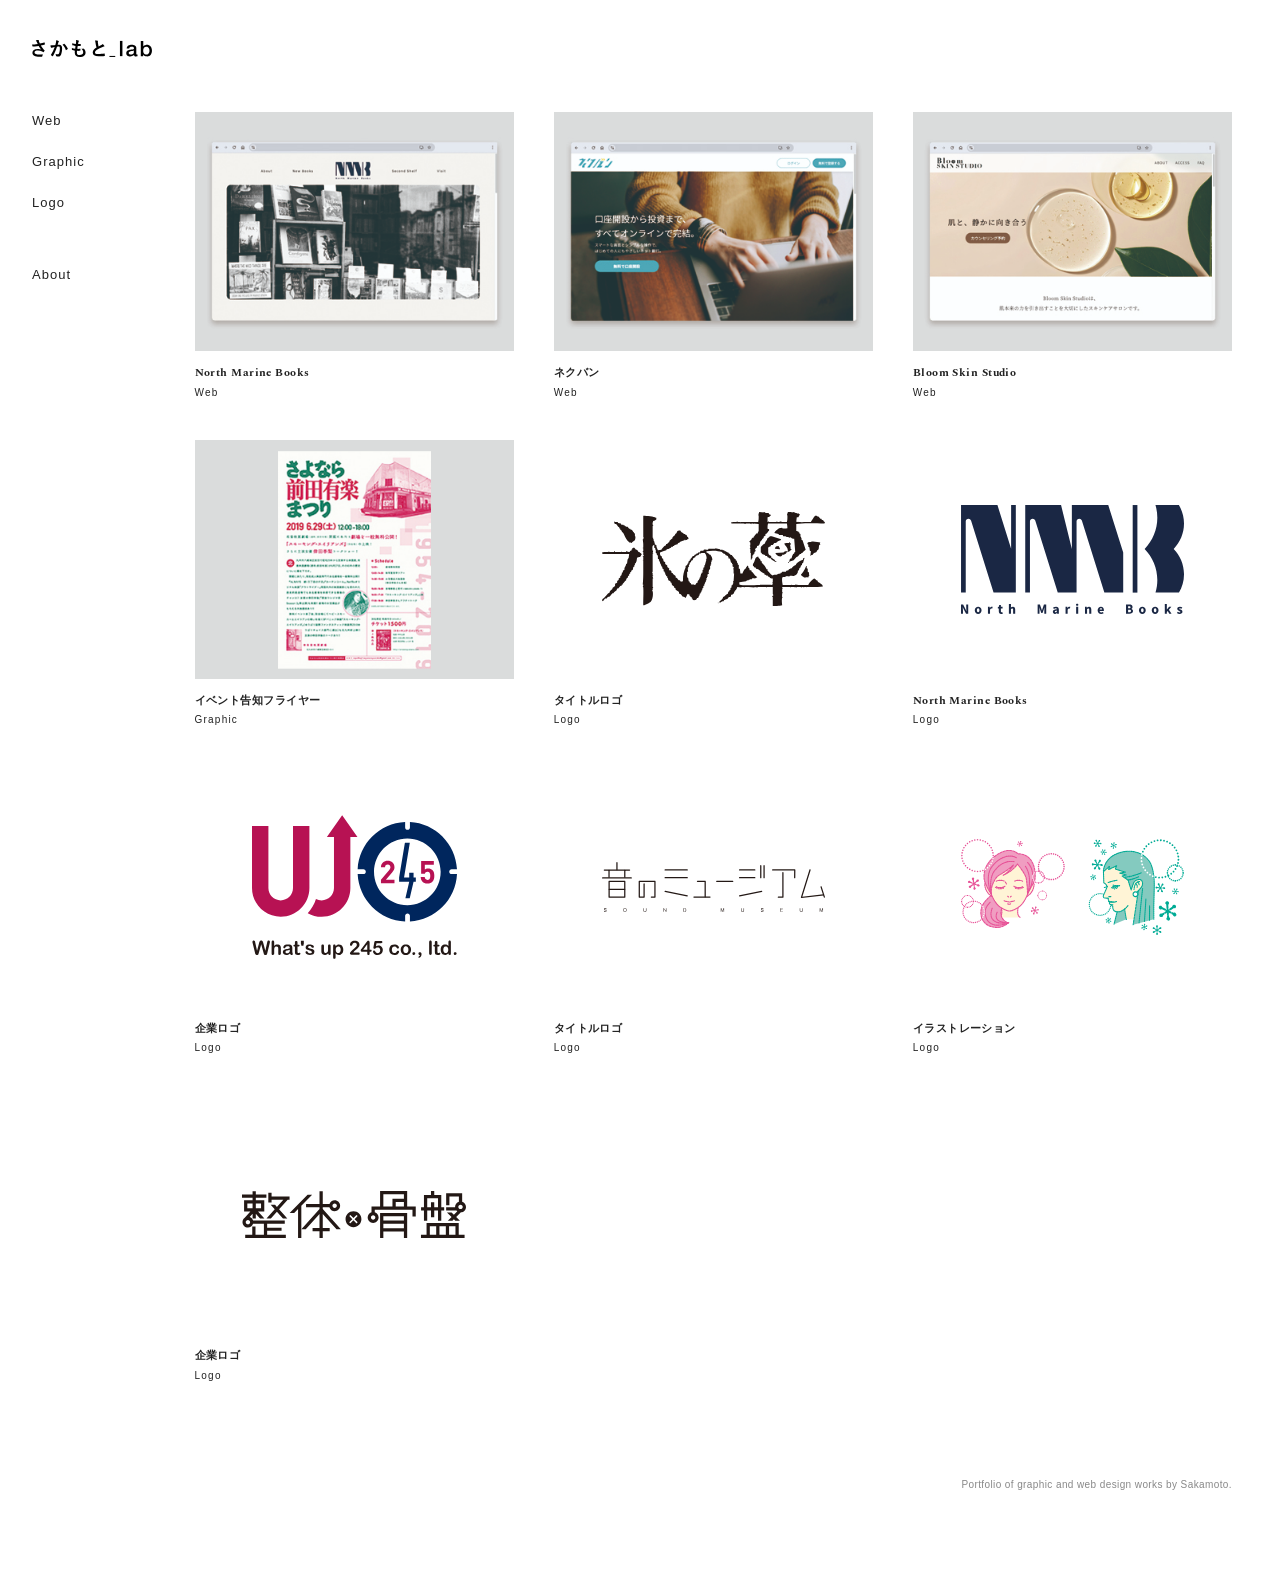
==== index.html @ 4c38c8f3 "Add files via upload" ====
<!DOCTYPE html>
<html lang="ja">

<head>
    <meta charset="UTF-8">
    <meta name="viewport" content="width=device-width, initial-scale=1">
    <title>Sakamoto Lab — Design & Web</title>
    <meta name="description" content="グラフィックデザインとWeb制作を中心とした坂本のポートフォリオサイトです。ロゴ・紙媒体・Webサイト制作の作品を掲載しています。">
    <link href="https://fonts.googleapis.com/css2?family=Spectral:wght@400;700&display=swap" rel="stylesheet">
    <link rel="stylesheet" href="css/style.css">
</head>

<body>

    <div class="layout">

        <aside class="sidebar">

            <h1 class="site-logo">
                <a href="index.html">
                    <img src="images/sakamotolab.svg" alt="Sakamoto Lab">
                </a>
            </h1>

            <nav class="main-nav" aria-label="Works filter and site navigation">
                <button type="button" class="filter-button" data-filter="web">Web</button>
                <button type="button" class="filter-button" data-filter="graphic">Graphic</button>
                <button type="button" class="filter-button" data-filter="logo">Logo</button>
                <a href="../works/about.html" class="about-link">About</a>
            </nav>

        </aside>


        <main class="main-content">

            <section class="works-grid">

                <!-- North Marine Books -->
                <article class="work-card" data-category="web">
                    <a href="works/nmb.html">
                        <div class="work-thumb">
                            <img src="images/works/web01pc.jpg" alt="North Marine Books Webサイト制作">
                            <img src="images/works/web01sp.jpg" alt="North Marine Books スマートフォン表示" class="thumb-hover">
                        </div>
                        <div class="work-info">
                            <p class="work-title">North Marine Books</p>
                            <p class="work-category">Web</p>
                        </div>
                    </a>
                </article>

                <!-- ネクバン -->
                <article class="work-card" data-category="web">
                    <a href="works/nexbank.html">
                        <div class="work-thumb">
                            <img src="images/works/web02pc.jpg" alt="ネクバン Webサイト制作">
                            <img src="images/works/web02sp.jpg" alt="ネクバン スマートフォン表示" class="thumb-hover">
                        </div>
                        <div class="work-info">
                            <p class="work-title">ネクバン</p>
                            <p class="work-category">Web</p>
                        </div>
                    </a>
                </article>

                <!-- Bloom Skin Studio -->
                <article class="work-card" data-category="web">
                    <a href="works/bss.html">
                        <div class="work-thumb">
                            <img src="images/works/web03pc.jpg" alt="Bloom Skin Studio Webサイト制作">
                            <img src="images/works/web03sp.jpg" alt="Bloom Skin Studio スマートフォン表示" class="thumb-hover">
                        </div>
                        <div class="work-info">
                            <p class="work-title">Bloom Skin Studio</p>
                            <p class="work-category">Web</p>
                        </div>
                    </a>
                </article>

                <!-- 前田有楽まつり -->
                <article class="work-card" data-category="graphic">
                    <a href="works/flyer.html">
                        <div class="work-thumb">
                            <img src="images/works/flyer.jpg" alt="フライヤー デザイン制作">
                            <img src="images/works/flyer-in.jpg" alt="フライヤー 部分拡大" class="thumb-hover">
                        </div>
                        <div class="work-info">
                            <p class="work-title">イベント告知フライヤー</p>
                            <p class="work-category">Graphic</p>
                        </div>
                    </a>
                </article>

                <!-- logo01 -->
                <article class="work-card" data-category="logo">
                    <a href="works/logo01.html">
                        <div class="work-thumb work-thumb-logo">
                            <img src="images/works/logo01.svg" alt="タイトルロゴ デザイン制作">
                        </div>
                        <div class="work-info">
                            <p class="work-title">タイトルロゴ</p>
                            <p class="work-category">Logo</p>
                        </div>
                    </a>
                </article>

                <!-- logo02 -->
                <article class="work-card" data-category="logo">
                    <a href="works/logo02.html">
                        <div class="work-thumb work-thumb-logo">
                            <img src="images/works/logo02.svg" alt="ロゴ制作">
                            <img src="images/works/logo02b.jpg" alt="North Marine Books 店舗サイン使用例" class="thumb-hover">
                        </div>
                        <div class="work-info">
                            <p class="work-title">North Marine Books</p>
                            <p class="work-category">Logo</p>
                        </div>
                    </a>
                </article>

                <!-- logo03 -->
                <article class="work-card" data-category="logo">
                    <a href="works/logo03.html">
                        <div class="work-thumb  work-thumb-logo">
                            <img src="images/works/logo03.svg" alt="ロゴ制作">
                            <img src="images/works/logo03b.jpg" alt="" class="thumb-hover">
                        </div>
                        <div class="work-info">
                            <p class="work-title">企業ロゴ</p>
                            <p class="work-category">Logo</p>
                        </div>
                    </a>
                </article>

                <!-- logo04 -->
                <article class="work-card" data-category="logo">
                    <a href="works/logo04.html">
                        <div class="work-thumb  work-thumb-logo">
                            <img src="images/works/logo04.svg" alt="ロゴ制作">
                        </div>
                        <div class="work-info">
                            <p class="work-title">タイトルロゴ</p>
                            <p class="work-category">Logo</p>
                        </div>
                    </a>
                </article>

                <!-- illust01 -->
                <article class="work-card" data-category="logo">
                    <a href="works/illust01.html">
                        <div class="work-thumb  work-thumb-logo">
                            <img src="images/works/illust01.svg" alt="人物イラストレーション制作">
                        </div>
                        <div class="work-info">
                            <p class="work-title">イラストレーション</p>
                            <p class="work-category">Logo</p>
                        </div>
                    </a>
                </article>

                <!-- logo05 -->
                <article class="work-card" data-category="logo">
                    <a href="works/logo05.html">
                        <div class="work-thumb  work-thumb-logo">
                            <img src="images/works/logo05.svg" alt="ロゴ制作">
                            <img src="images/works/logo05b.jpg" alt="" class="thumb-hover">
                        </div>
                        <div class="work-info">
                            <p class="work-title">企業ロゴ</p>
                            <p class="work-category">Logo</p>
                        </div>
                    </a>
                </article>

            </section>

            <p class="works-caption">
                Portfolio of graphic and web design works by Sakamoto.
            </p>

        </main>

    </div>

    <script src="js/main.js"></script>

</body>

</html>
---- css/style.css ----
@charset "UTF-8";

* {
    box-sizing: border-box;
    margin: 0;
    padding: 0;
}

body {
    font-family: "Helvetica Neue", Arial, sans-serif;
    background: #fff;
    color: #222;
}

a {
    text-decoration: none;
    color: inherit;
}

:root {
    --sidebar-width: 185px;
}

/* レイアウト */
.layout {
    min-height: 100vh;
}

/* サイドバー */
.sidebar {
    width: var(--sidebar-width);
    min-height: 100vh;
    padding: 2.5rem 2rem;
    position: fixed;
    top: 0;
    left: 0;
    display: flex;
    flex-direction: column;
    gap: 3.5rem;
}

.site-logo img {
    width: 120px;
    height: auto;
    display: block;
}

.main-nav {
    display: flex;
    flex-direction: column;
    gap: 1.6rem;
    align-items: flex-start;
}

.main-nav a,
.filter-button {
    font-size: 13px;
    font-weight: 500;
    letter-spacing: 0.08em;
    color: #222;
}

.main-nav a:hover,
.filter-button:hover {
    color: #999;
}

.main-nav a:last-child {
    margin-top: 2rem;
}

/* 下線 */
/* underline base */
.filter-button,
.filter-link,
.about-link {
    position: relative;
    display: inline-block;
}

/* button only reset */
.filter-button {
    background: none;
    border: none;
    padding: 0;
    text-align: left;
    cursor: pointer;
    font-family: inherit;
}

.filter-button::after,
.filter-link::after,
.about-link::after {
    content: "";
    position: absolute;
    left: 0;
    bottom: -5px;
    width: 100%;
    height: 1.7px;
    background: #222;
    opacity: 0;
    transition: opacity .25s ease;
}

.filter-button.is-active::after,
.filter-link.is-active::after,
.about-link.is-active::after {
    opacity: 1;
}

/* フィルター */
.work-card.is-hidden {
    display: none;
}

.filter-button.is-active {
    color: #222;
}

/* メインコンテンツ */
.main-content {
    margin-left: var(--sidebar-width);
    padding: 7rem 3rem 3rem 0.6rem;
    flex: 1;
}

@media screen and (max-width: 767px) {
    .sidebar {
        position: static;
        padding: 2rem 1.8rem 0.3rem;
        width: 100%;
        min-height: auto;
        gap: 1.6rem;
    }

    .main-nav {
        flex-direction: row;
        column-gap: 1.4rem;
        row-gap: 0.8rem;
        flex-wrap: wrap;
    }

    .main-nav> :nth-last-child(2) {
        margin-right: 0.8rem;
    }

    .main-nav a:last-child {
        margin-top: 0;
    }

    .main-content {
        margin-left: 0;
        padding: 2rem 1.8rem 0;
    }
}

/* サムネイル */

.works-grid {
    display: grid;
    grid-template-columns: repeat(3, 1fr);
    gap: 2.5rem 2.5rem;
}

@media screen and (max-width: 960px) {
    .works-grid {
        grid-template-columns: repeat(2, 1fr);
    }
}

@media screen and (max-width: 767px) {
    .works-grid {
        grid-template-columns: 1fr;
        gap: 1.7rem 2.5rem;
    }
}

.work-card {
    width: 100%;
}

.work-thumb {
    position: relative;
    width: 100%;
    aspect-ratio: 4 / 3;
    display: flex;
    align-items: center;
    justify-content: center;
    overflow: hidden;
    background: #fff;
}

.work-thumb img {
    position: absolute;
    inset: 0;
    width: 100%;
    height: 100%;
    object-fit: cover;
    display: block;
}

.thumb-hover {
    opacity: 0;
    transition: opacity .25s ease;
}

/* ロゴ */
.work-thumb-logo img {
    object-fit: contain;
    padding: 15%;
}

.work-thumb-logo img.thumb-hover {
    object-fit: cover;
    padding: 0;
}

.work-card:hover .thumb-hover {
    opacity: 1;
}


.work-info {
    margin-top: 0.8rem;
}

@media screen and (max-width: 767px) {
    .work-info {
        margin-top: 0.6rem;
    }
}

.work-title {
    font-family: "Spectral", serif;
    font-weight: 700;
    font-size: 11px;
    line-height: 1.6;
    letter-spacing: 0.04em;
}

.work-category {
    position: relative;
    display: inline-block;
    font-size: 10px;
    font-weight: 500;
    color: #222;
    letter-spacing: 0.12em;
    margin-top: 0.2rem;
}

.work-card:hover .work-title,
.work-card:hover .work-category {
    color: #999;
}

/* メインキャプション */
.works-caption {
    font-size: 10px;
    color: #888;
    margin-top: 6rem;
    margin-bottom: 3rem;
    letter-spacing: 0.04em;
    width: 100%;
    text-align: right;
}

@media screen and (max-width: 767px) {
    .works-caption {
        margin-top: 3rem;
        margin-bottom: 1.5rem;
    }
}


/* ====================
Work Detail Page
==================== */

.work-detail {
    max-width: 650px;
}

.work-detail-title {
    font-size: 19px;
    margin-bottom: .5rem;
}

@media screen and (max-width: 767px) {
    .work-detail-title {
        font-size: 18px;
    }
}


.work-detail-category {
    font-size: 12px;
    color: #888;
    margin-bottom: 1.6rem;
}

.work-detail-hero {
    max-width: 100%;
    display: flex;
    align-items: flex-start;
    gap: .1rem;
}

.detail-pc,
.detail-sp {
    width: calc((100% - 0.1rem) / 2);
    display: block;
}

.work-detail-description {
    width: 100%;
    margin-top: 1.6rem;
    line-height: 1.9;
    font-size: 12px;
}

.work-detail-link {
    margin-top: .8rem;
}

.work-detail-link a {
    font-size: 11px;
    letter-spacing: 0.08em;
    display: inline-flex;
    align-items: center;
    gap: 0.25em;
}

.link-arrow {
    width: 12px;
    height: 12px;
    margin-top: 1px;
}

.work-detail-link a:hover {
    color: #aaa;
}

.detail-single {
    min-width: 250px;
    border: 1px solid #dcdcdc;
    width: 55%;
    display: block;

}

.detail-logo {
    width: 48%;
    min-width: 250px;
    display: block;
    margin-top: 0.7rem;
    margin-bottom: 0.7rem;
}

.detail-logo04 {
    width: 80%;
    min-width: 230px;
    display: block;
    margin-top: 0.7rem;
    margin-bottom: 0.7rem;
}

.detail-usage {
    margin-top: 1.6rem;
    margin-bottom: 2rem;
}

.detail-usage img {
    width: 35%;
    max-width: 520px;
    min-width: 250px;
    display: block;
}

/* about */
.about {
    max-width: 650px;
}

.about p {
    font-size: 12px;
    line-height: 1.9;
    margin-bottom: 1.4rem;
}
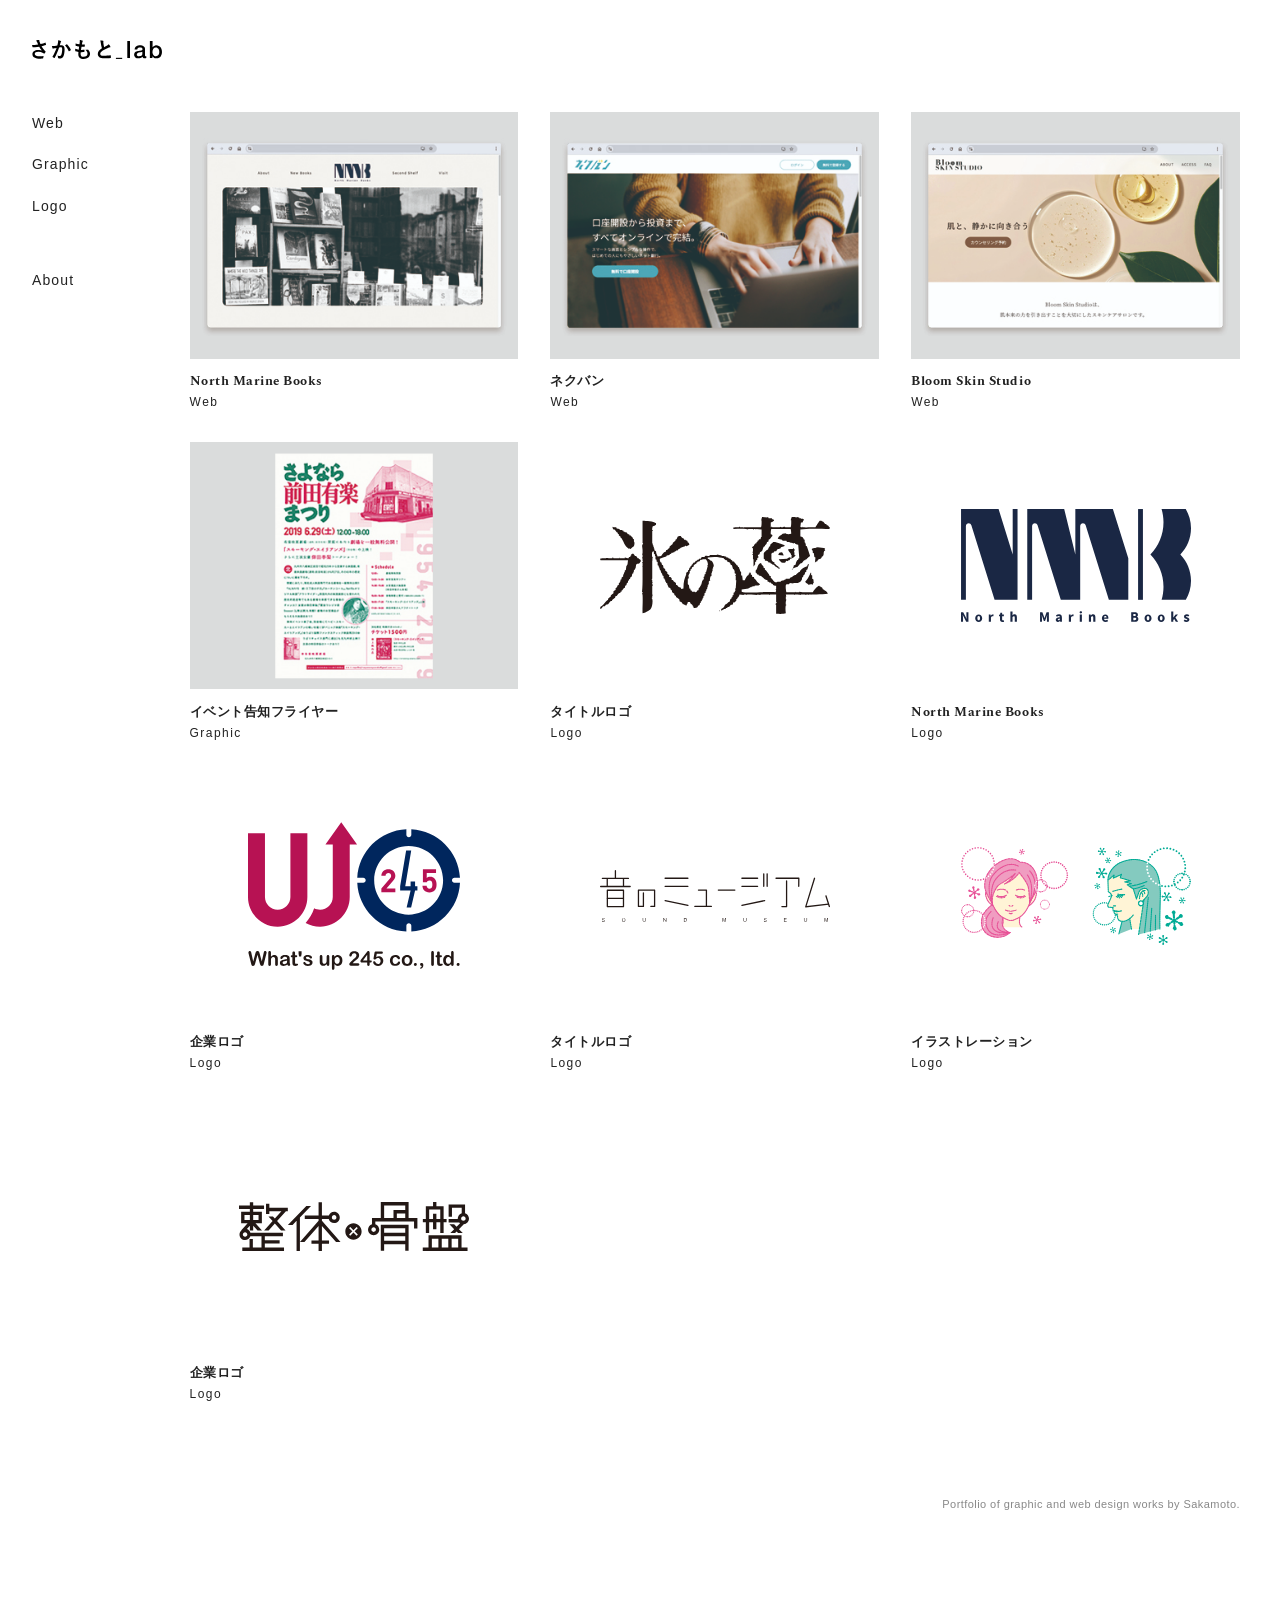
==== commit 7600679a: "Add files via upload" ====
--- a/index.html
+++ b/index.html
@@ -6,6 +6,7 @@
     <meta name="viewport" content="width=device-width, initial-scale=1">
     <title>Sakamoto Lab — Design & Web</title>
     <meta name="description" content="グラフィックデザインとWeb制作を中心とした坂本のポートフォリオサイトです。ロゴ・紙媒体・Webサイト制作の作品を掲載しています。">
+    <link rel="icon" href="favicon.png" type="image/png">
     <link href="https://fonts.googleapis.com/css2?family=Spectral:wght@400;700&display=swap" rel="stylesheet">
     <link rel="stylesheet" href="css/style.css">
 </head>
--- a/css/style.css
+++ b/css/style.css
@@ -18,7 +18,7 @@
 }
 
 :root {
-    --sidebar-width: 185px;
+    --sidebar-width: 180px;
 }
 
 /* レイアウト */
@@ -40,7 +40,7 @@
 }
 
 .site-logo img {
-    width: 120px;
+    width: 130px;
     height: auto;
     display: block;
 }
@@ -54,7 +54,7 @@
 
 .main-nav a,
 .filter-button {
-    font-size: 13px;
+    font-size: 14px;
     font-weight: 500;
     letter-spacing: 0.08em;
     color: #222;
@@ -94,9 +94,9 @@
     content: "";
     position: absolute;
     left: 0;
-    bottom: -5px;
-    width: 100%;
-    height: 1.7px;
+    bottom: -0.35em;
+    width: 100%;
+    height: 2px;
     background: #222;
     opacity: 0;
     transition: opacity .25s ease;
@@ -120,7 +120,7 @@
 /* メインコンテンツ */
 .main-content {
     margin-left: var(--sidebar-width);
-    padding: 7rem 3rem 3rem 0.6rem;
+    padding: 7rem 2.5rem 3rem 0.6rem;
     flex: 1;
 }
 
@@ -159,7 +159,7 @@
 .works-grid {
     display: grid;
     grid-template-columns: repeat(3, 1fr);
-    gap: 2.5rem 2.5rem;
+    gap: 2rem 2rem;
 }
 
 @media screen and (max-width: 960px) {
@@ -233,7 +233,7 @@
 .work-title {
     font-family: "Spectral", serif;
     font-weight: 700;
-    font-size: 11px;
+    font-size: 13px;
     line-height: 1.6;
     letter-spacing: 0.04em;
 }
@@ -241,7 +241,7 @@
 .work-category {
     position: relative;
     display: inline-block;
-    font-size: 10px;
+    font-size: 12px;
     font-weight: 500;
     color: #222;
     letter-spacing: 0.12em;
@@ -255,7 +255,7 @@
 
 /* メインキャプション */
 .works-caption {
-    font-size: 10px;
+    font-size: 11px;
     color: #888;
     margin-top: 6rem;
     margin-bottom: 3rem;
@@ -316,6 +316,12 @@
     margin-top: 1.6rem;
     line-height: 1.9;
     font-size: 12px;
+}
+
+.work-detail-role {
+    margin-top: .8rem;
+    font-size: .6rem;
+    line-height: 1.7;
 }
 
 .work-detail-link {
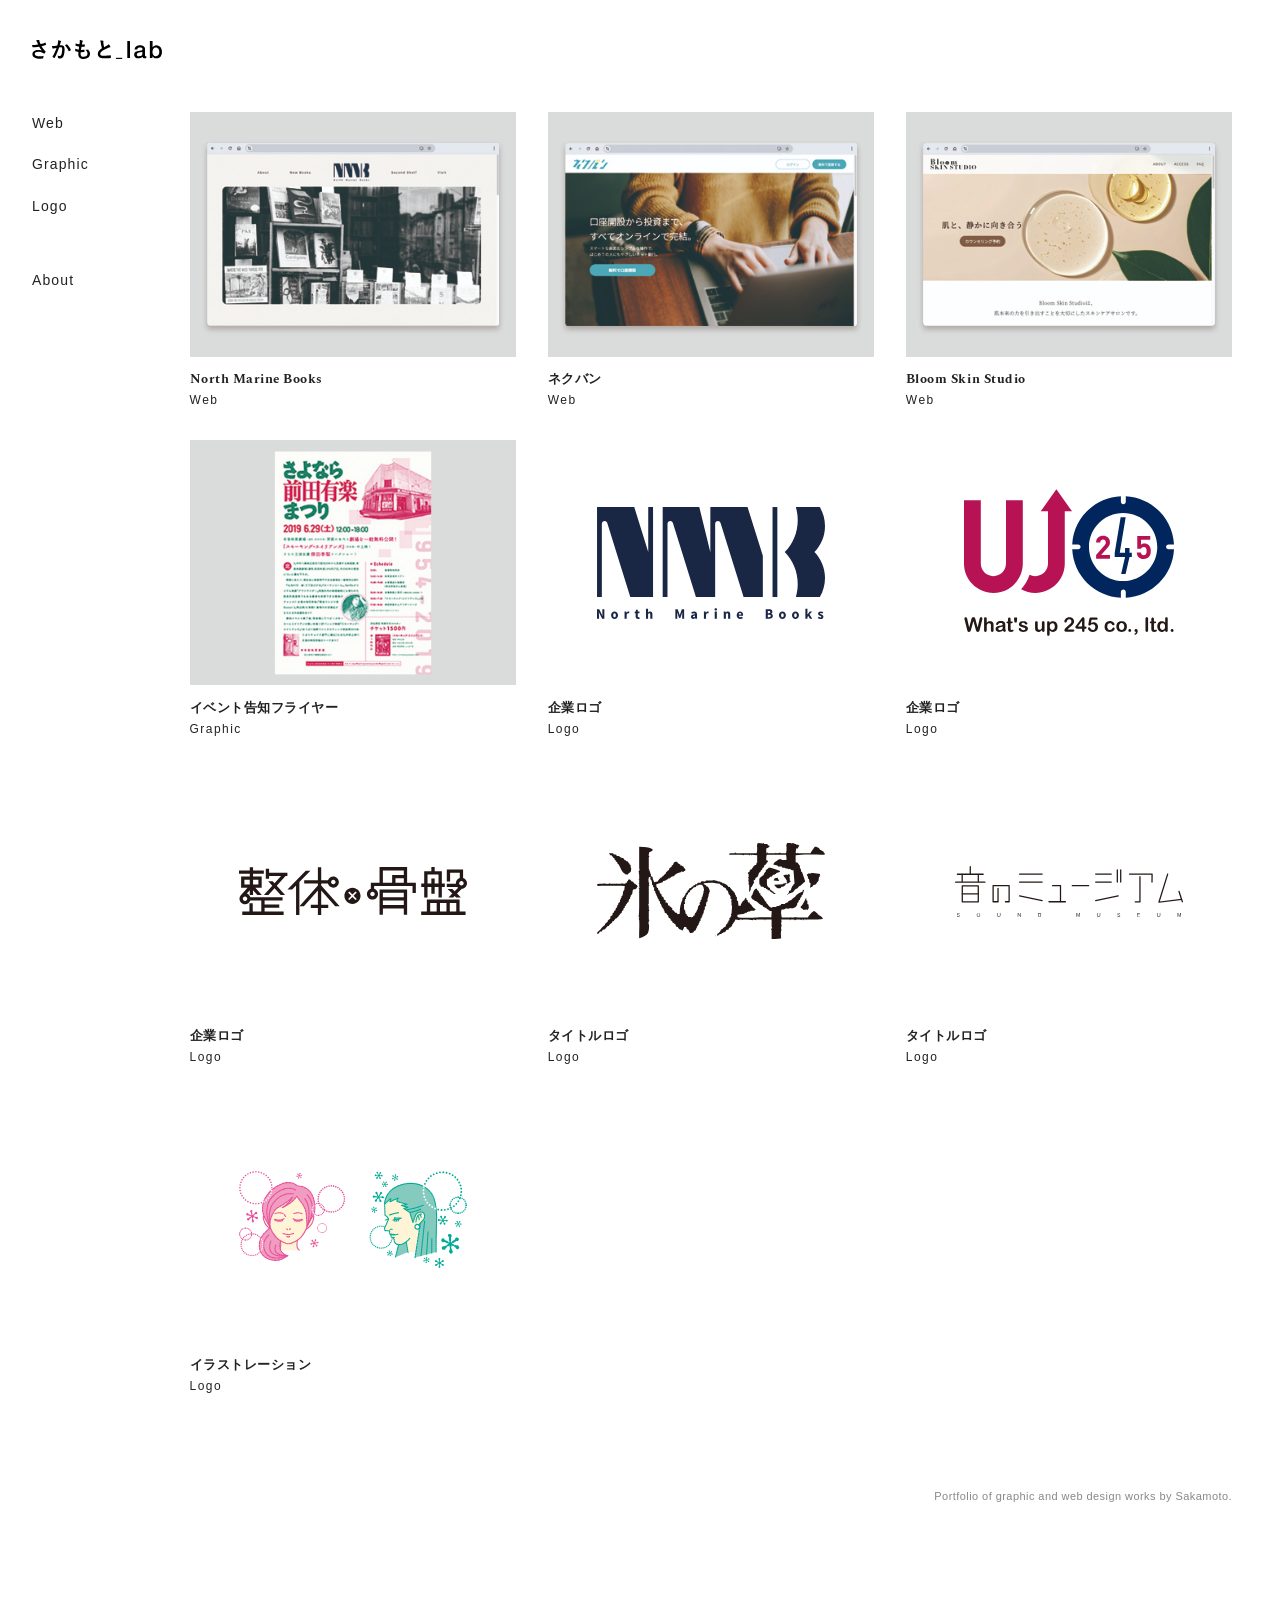
==== commit 335071cd: "Add files via upload" ====
--- a/index.html
+++ b/index.html
@@ -27,7 +27,7 @@
                 <button type="button" class="filter-button" data-filter="web">Web</button>
                 <button type="button" class="filter-button" data-filter="graphic">Graphic</button>
                 <button type="button" class="filter-button" data-filter="logo">Logo</button>
-                <a href="../works/about.html" class="about-link">About</a>
+                <a href="works/about.html" class="about-link">About</a>
             </nav>
 
         </aside>
@@ -93,19 +93,6 @@
                     </a>
                 </article>
 
-                <!-- logo01 -->
-                <article class="work-card" data-category="logo">
-                    <a href="works/logo01.html">
-                        <div class="work-thumb work-thumb-logo">
-                            <img src="images/works/logo01.svg" alt="タイトルロゴ デザイン制作">
-                        </div>
-                        <div class="work-info">
-                            <p class="work-title">タイトルロゴ</p>
-                            <p class="work-category">Logo</p>
-                        </div>
-                    </a>
-                </article>
-
                 <!-- logo02 -->
                 <article class="work-card" data-category="logo">
                     <a href="works/logo02.html">
@@ -114,7 +101,7 @@
                             <img src="images/works/logo02b.jpg" alt="North Marine Books 店舗サイン使用例" class="thumb-hover">
                         </div>
                         <div class="work-info">
-                            <p class="work-title">North Marine Books</p>
+                            <p class="work-title">企業ロゴ</p>
                             <p class="work-category">Logo</p>
                         </div>
                     </a>
@@ -129,6 +116,33 @@
                         </div>
                         <div class="work-info">
                             <p class="work-title">企業ロゴ</p>
+                            <p class="work-category">Logo</p>
+                        </div>
+                    </a>
+                </article>
+
+                <!-- logo05 -->
+                <article class="work-card" data-category="logo">
+                    <a href="works/logo05.html">
+                        <div class="work-thumb  work-thumb-logo">
+                            <img src="images/works/logo05.svg" alt="ロゴ制作">
+                            <img src="images/works/logo05b.jpg" alt="" class="thumb-hover">
+                        </div>
+                        <div class="work-info">
+                            <p class="work-title">企業ロゴ</p>
+                            <p class="work-category">Logo</p>
+                        </div>
+                    </a>
+                </article>
+
+                <!-- logo01 -->
+                <article class="work-card" data-category="logo">
+                    <a href="works/logo01.html">
+                        <div class="work-thumb work-thumb-logo">
+                            <img src="images/works/logo01.svg" alt="タイトルロゴ デザイン制作">
+                        </div>
+                        <div class="work-info">
+                            <p class="work-title">タイトルロゴ</p>
                             <p class="work-category">Logo</p>
                         </div>
                     </a>
@@ -160,20 +174,6 @@
                     </a>
                 </article>
 
-                <!-- logo05 -->
-                <article class="work-card" data-category="logo">
-                    <a href="works/logo05.html">
-                        <div class="work-thumb  work-thumb-logo">
-                            <img src="images/works/logo05.svg" alt="ロゴ制作">
-                            <img src="images/works/logo05b.jpg" alt="" class="thumb-hover">
-                        </div>
-                        <div class="work-info">
-                            <p class="work-title">企業ロゴ</p>
-                            <p class="work-category">Logo</p>
-                        </div>
-                    </a>
-                </article>
-
             </section>
 
             <p class="works-caption">
--- a/css/style.css
+++ b/css/style.css
@@ -120,7 +120,7 @@
 /* メインコンテンツ */
 .main-content {
     margin-left: var(--sidebar-width);
-    padding: 7rem 2.5rem 3rem 0.6rem;
+    padding: 7rem 3rem 3rem 0.6rem;
     flex: 1;
 }
 
@@ -391,4 +391,12 @@
     font-size: 12px;
     line-height: 1.9;
     margin-bottom: 1.4rem;
+}
+
+.about a {
+    text-decoration: underline;
+}
+
+.about a:hover {
+    opacity: 0.6;
 }
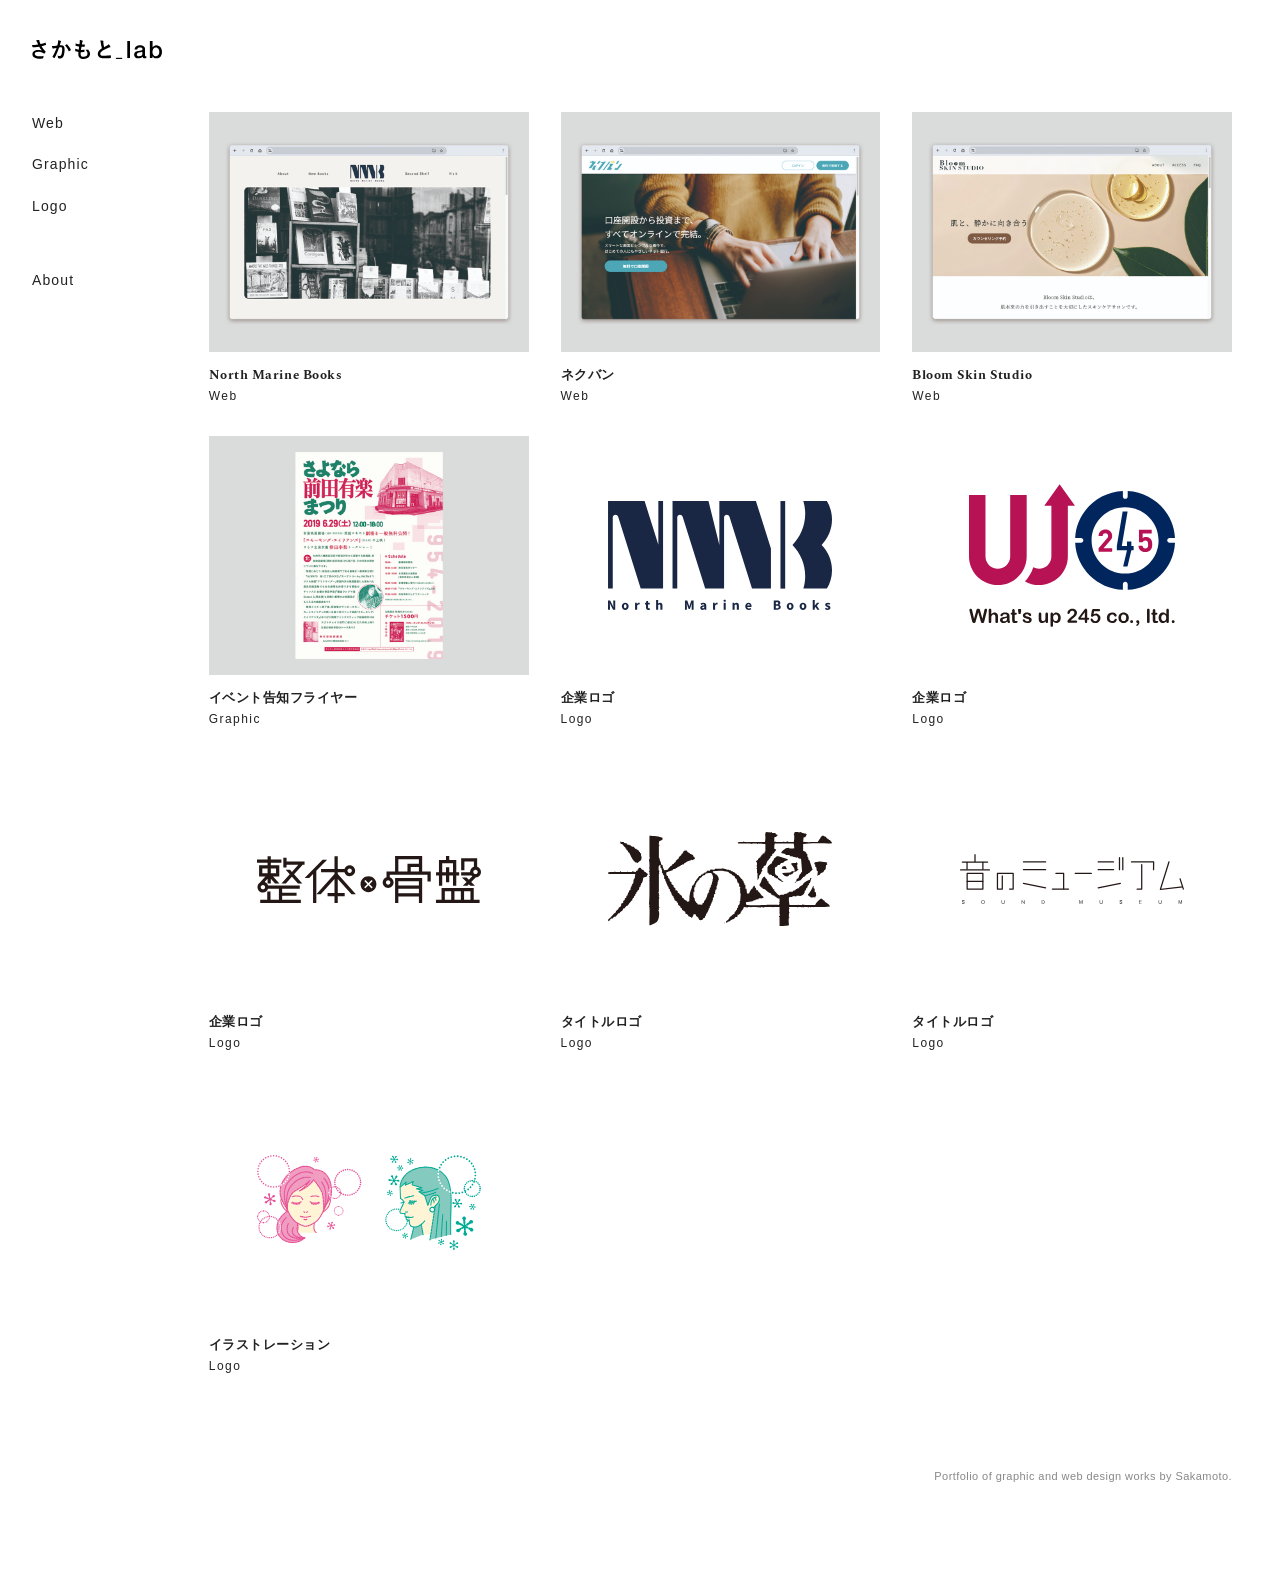
==== commit cd68112e: "Add files via upload" ====
--- a/index.html
+++ b/index.html
@@ -4,8 +4,8 @@
 <head>
     <meta charset="UTF-8">
     <meta name="viewport" content="width=device-width, initial-scale=1">
-    <title>Sakamoto Lab — Design & Web</title>
-    <meta name="description" content="グラフィックデザインとWeb制作を中心とした坂本のポートフォリオサイトです。ロゴ・紙媒体・Webサイト制作の作品を掲載しています。">
+    <title>Sakamotolab — Design & Web</title>
+    <meta name="description" content="グラフィックデザインとWeb制作を中心としたさかもと_labのポートフォリオサイトです。ロゴ・紙媒体・Webサイト制作の作品を掲載しています。">
     <link rel="icon" href="favicon.png" type="image/png">
     <link href="https://fonts.googleapis.com/css2?family=Spectral:wght@400;700&display=swap" rel="stylesheet">
     <link rel="stylesheet" href="css/style.css">
--- a/css/style.css
+++ b/css/style.css
@@ -120,11 +120,11 @@
 /* メインコンテンツ */
 .main-content {
     margin-left: var(--sidebar-width);
-    padding: 7rem 3rem 3rem 0.6rem;
+    padding: 7rem 3rem 3rem 1.8rem;
     flex: 1;
 }
 
-@media screen and (max-width: 767px) {
+@media screen and (max-width: 560px) {
     .sidebar {
         position: static;
         padding: 2rem 1.8rem 0.3rem;
@@ -150,7 +150,7 @@
 
     .main-content {
         margin-left: 0;
-        padding: 2rem 1.8rem 0;
+        padding: 2rem 1.8rem 2rem;
     }
 }
 
@@ -168,7 +168,7 @@
     }
 }
 
-@media screen and (max-width: 767px) {
+@media screen and (max-width: 560px) {
     .works-grid {
         grid-template-columns: 1fr;
         gap: 1.7rem 2.5rem;
@@ -224,7 +224,7 @@
     margin-top: 0.8rem;
 }
 
-@media screen and (max-width: 767px) {
+@media screen and (max-width: 560px) {
     .work-info {
         margin-top: 0.6rem;
     }
@@ -264,7 +264,7 @@
     text-align: right;
 }
 
-@media screen and (max-width: 767px) {
+@media screen and (max-width: 560px) {
     .works-caption {
         margin-top: 3rem;
         margin-bottom: 1.5rem;
@@ -285,7 +285,7 @@
     margin-bottom: .5rem;
 }
 
-@media screen and (max-width: 767px) {
+@media screen and (max-width: 560px) {
     .work-detail-title {
         font-size: 18px;
     }
